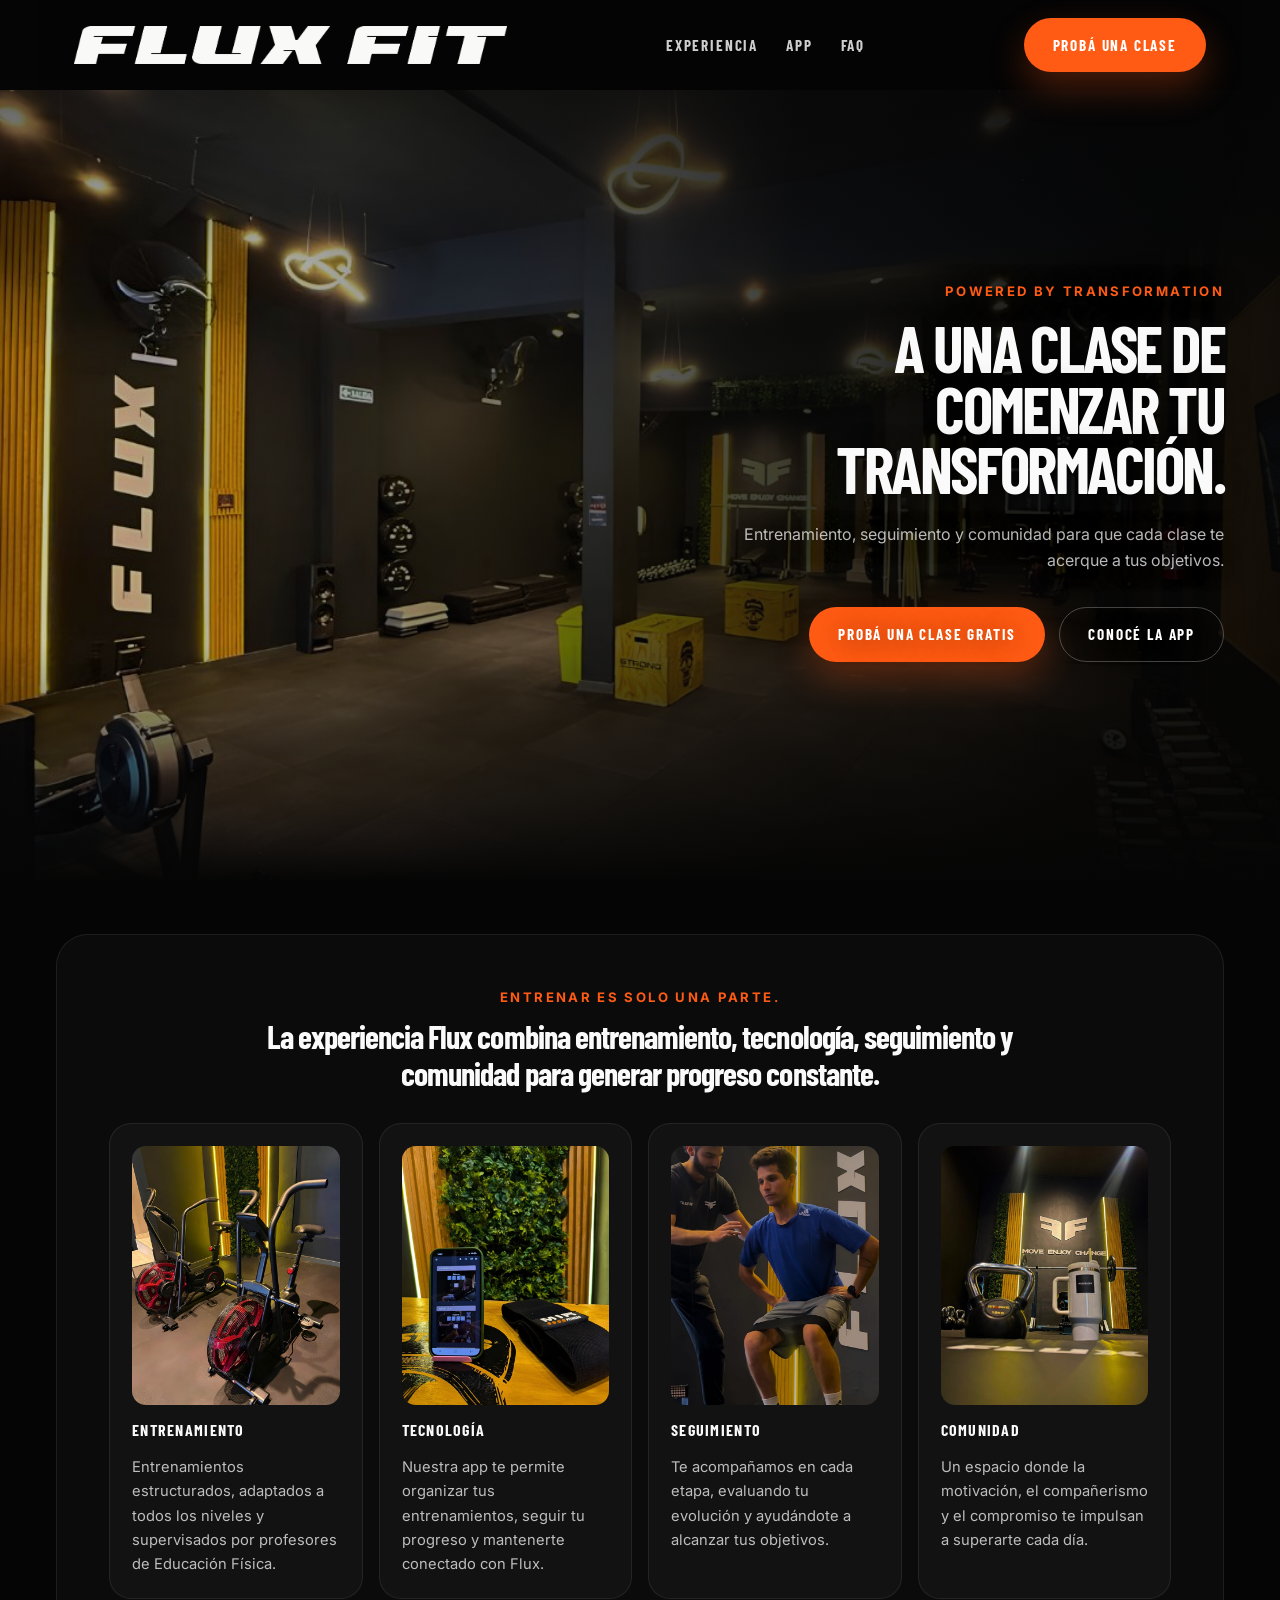
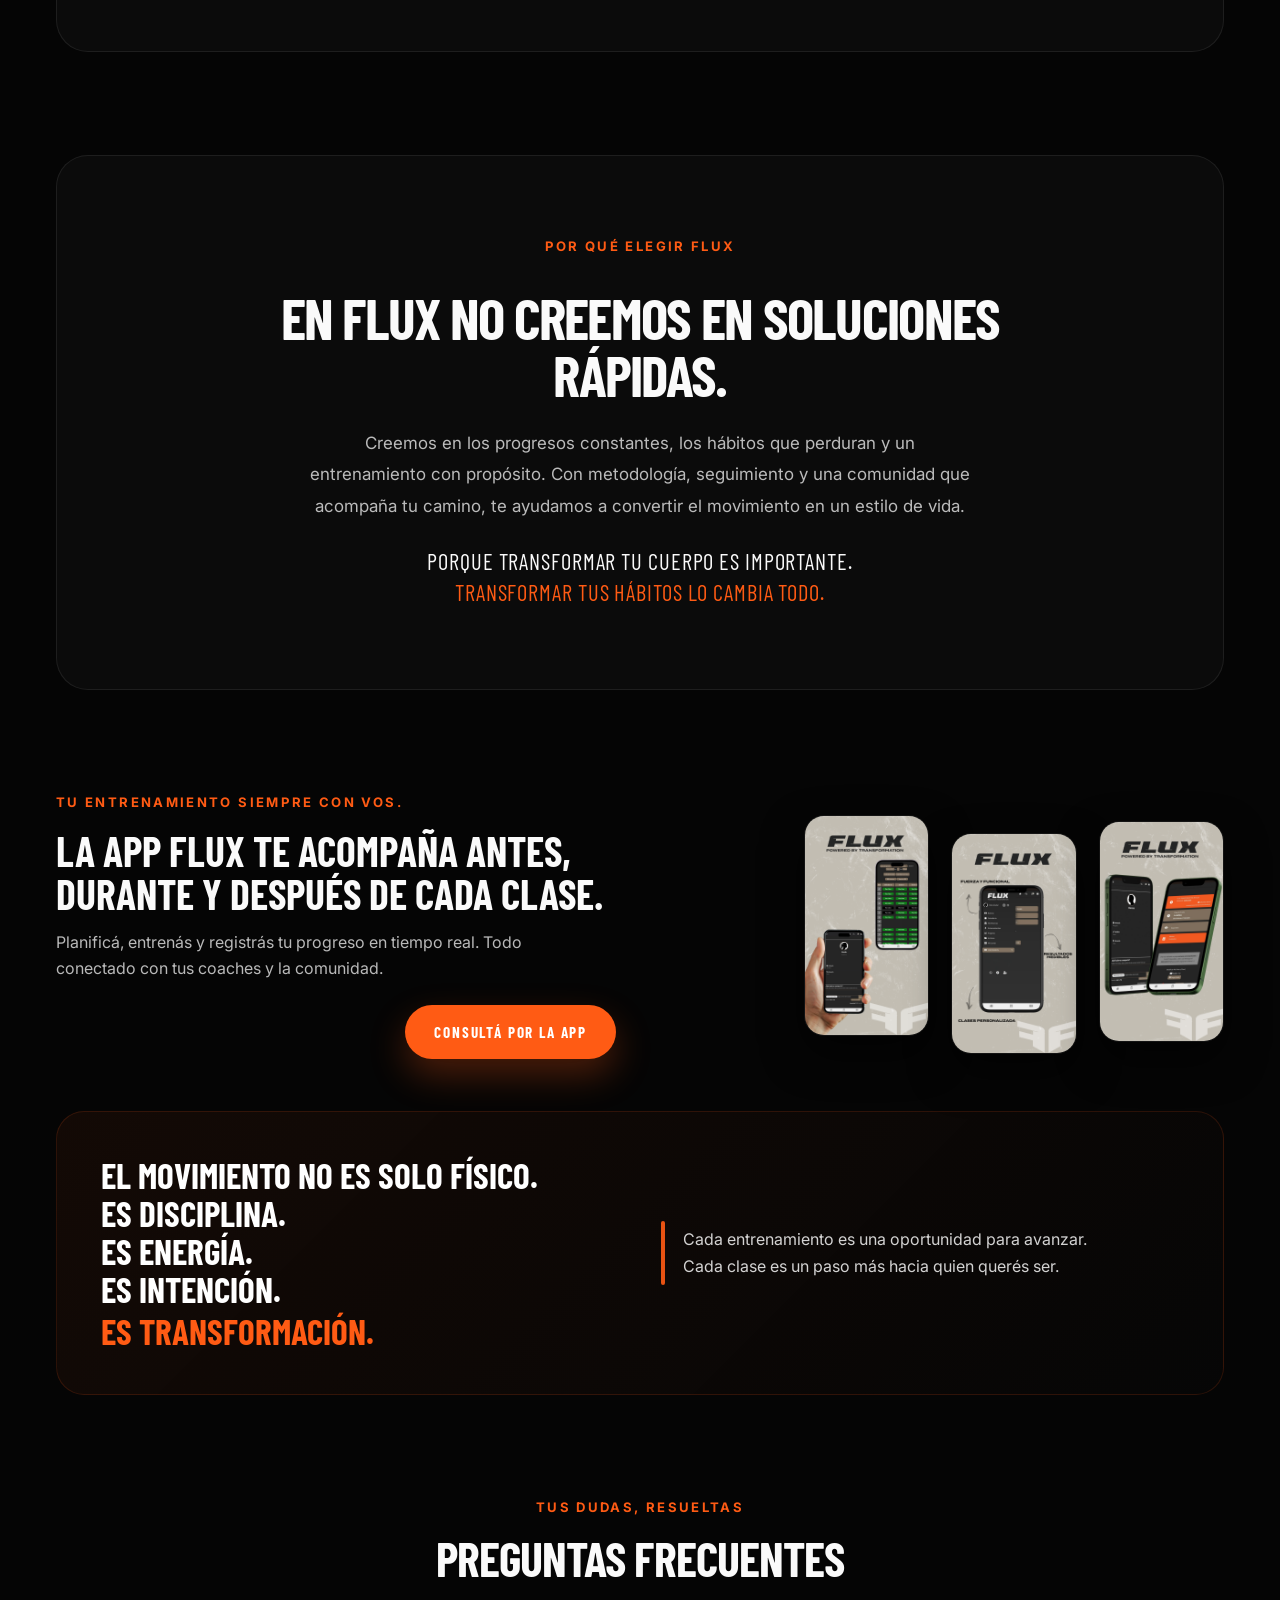
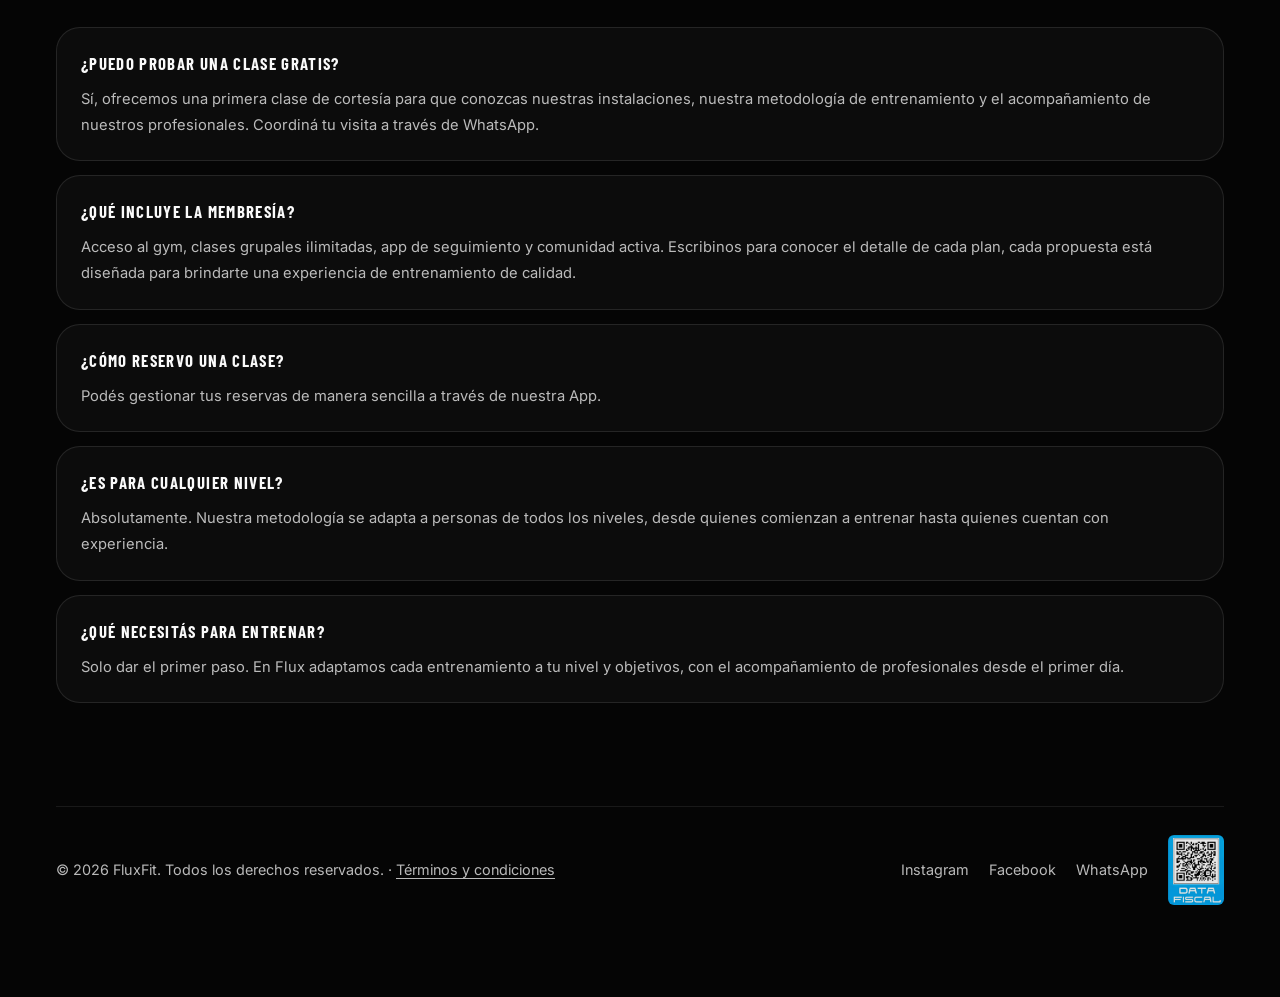
==== index.html @ e3b6b999 "Ajusta encuadre del fondo del hero para que se vea el cartel FLUX Co-Authored-By: Claude Opus 5.5 <n" ====
<!DOCTYPE html>
<html lang="es">
<head>
  <meta charset="UTF-8">
  <meta name="viewport" content="width=device-width, initial-scale=1.0">
  <meta name="description" content="FluxFit – Entrenamiento grupal, tecnología y comunidad para transformar tu cuerpo. Probá tu primera clase gratis en Buenos Aires.">
  <title>FluxFit | Transformación</title>
  <link rel="preconnect" href="https://fonts.googleapis.com">
  <link rel="preconnect" href="https://fonts.gstatic.com" crossorigin>
  <link href="https://fonts.googleapis.com/css2?family=Barlow+Condensed:wght@600;700;800&family=Inter:wght@400;500;600;700&display=swap" rel="stylesheet">
  <style>
    :root {
      --bg: #070707;
      --surface: rgba(255,255,255,0.08);
      --text: #fafafa;
      --muted: rgba(255,255,255,0.72);
      --accent: #ff5b14;
      --accent-dark: #d9450f;
      --border: rgba(255,255,255,0.12);
      --shadow: 0 28px 80px rgba(0,0,0,0.45);
      --section-space: clamp(56px, 8vw, 110px);
      --section-space-tight: clamp(28px, 4vw, 52px);
    }

    * { box-sizing: border-box; }
    html { min-height: 100%; scroll-behavior: smooth; background: #050505; }

    body {
      margin: 0;
      min-height: 100vh;
      font-family: 'Inter', sans-serif;
      color: var(--text);
      overflow-x: hidden;
      background: #050505;
      line-height: 1.6;
    }

    a { color: inherit; text-decoration: none; }
    img { max-width: 100%; display: block; }

    .page {
      width: min(1240px, 100%);
      margin: 0 auto;
      padding: 0 clamp(18px, 4vw, 36px) 72px;
    }

    /* ── HEADER ── */
    header {
      display: flex;
      align-items: center;
      justify-content: space-between;
      gap: 18px;
      position: sticky;
      top: 0;
      z-index: 100;
      background: rgba(5,5,5,0.9);
      backdrop-filter: blur(14px);
      margin: 0 clamp(-18px,-4vw,-36px);
      padding: 18px clamp(18px,4vw,36px);
    }

    .logo-link { display: flex; align-items: center; height: 38px; flex-shrink: 0; }
    .logo-img  { height: 38px; width: auto; display: block; }

    .nav { display: flex; gap: 28px; align-items: center; }

    .nav a {
      font-family: 'Barlow Condensed', sans-serif;
      font-size: 0.95rem;
      font-weight: 700;
      text-transform: uppercase;
      letter-spacing: 0.12em;
      color: var(--text);
      opacity: 0.82;
      transition: opacity 0.2s, color 0.2s;
      white-space: nowrap;
    }

    .nav a:hover { opacity: 1; color: var(--accent); }

    /* ── BUTTONS ── */
    .btn-primary {
      display: inline-flex;
      align-items: center;
      justify-content: center;
      padding: 14px 28px;
      border-radius: 999px;
      background: var(--accent);
      color: #fff;
      font-family: 'Barlow Condensed', sans-serif;
      font-size: 0.95rem;
      letter-spacing: 0.12em;
      text-transform: uppercase;
      font-weight: 700;
      box-shadow: 0 16px 36px rgba(255,91,20,0.28);
      border: 1px solid transparent;
      transition: transform 0.25s, background 0.25s;
      white-space: nowrap;
    }

    .btn-primary:hover { transform: translateY(-2px); background: var(--accent-dark); }

    .btn-outline {
      display: inline-flex;
      align-items: center;
      justify-content: center;
      padding: 14px 28px;
      border-radius: 999px;
      background: transparent;
      color: #fff;
      font-family: 'Barlow Condensed', sans-serif;
      font-size: 0.95rem;
      letter-spacing: 0.12em;
      text-transform: uppercase;
      font-weight: 700;
      border: 1px solid rgba(255,255,255,0.25);
      transition: transform 0.25s, border-color 0.25s, background 0.25s;
      white-space: nowrap;
    }

    .btn-outline:hover { transform: translateY(-2px); border-color: rgba(255,255,255,0.5); background: rgba(255,255,255,0.06); }

    /* ── EYEBROW ── */
    .eyebrow {
      margin: 0 0 16px;
      color: var(--accent);
      text-transform: uppercase;
      font-weight: 700;
      letter-spacing: 0.18em;
      font-size: 0.82rem;
    }

    /* ── HERO ── */
    .hero {
      --gutter: clamp(18px, 4vw, 36px);
      position: relative;
      display: flex;
      align-items: center;
      justify-content: flex-end;
      text-align: right;
      min-height: 88vh;
      margin: 0 calc(50% - 50vw) var(--section-space-tight);
      padding: 80px max(var(--gutter), calc((100vw - 1240px) / 2 + var(--gutter))) 110px;
      background:
        linear-gradient(180deg, rgba(5,5,5,0.55) 0%, rgba(5,5,5,0) 22%, rgba(5,5,5,0) 70%, #050505 100%),
        linear-gradient(270deg, rgba(5,5,5,0.94) 0%, rgba(5,5,5,0.78) 38%, rgba(5,5,5,0.35) 75%, rgba(5,5,5,0.2) 100%),
        url('img/flux.jpg') center 42% / cover no-repeat;
    }

    .hero-copy { max-width: 560px; position: relative; text-shadow: 0 2px 24px rgba(0,0,0,0.5); }

    .hero-title {
      margin: 0;
      font-family: 'Barlow Condensed', sans-serif;
      font-size: clamp(2.8rem, 5vw, 5.4rem);
      line-height: 0.95;
      letter-spacing: -0.04em;
      text-transform: uppercase;
    }

    .hero-text {
      margin: 22px 0 0;
      color: var(--muted);
      font-size: 1rem;
      max-width: 480px;
      margin-left: auto;
    }

    .hero-buttons {
      margin-top: 34px;
      display: flex;
      justify-content: flex-end;
      flex-wrap: wrap;
      gap: 14px;
    }

    /* ── FEATURES ── */
    .section-light {
      background: rgba(15,15,15,0.72);
      border-radius: 32px;
      border: 1px solid rgba(255,255,255,0.08);
      padding: clamp(28px, 5vw, 52px);
      margin-bottom: var(--section-space);
    }

    .features {
      display: grid;
      grid-template-columns: repeat(4, minmax(0, 1fr));
      gap: 16px;
      margin-top: 30px;
    }

    .feature {
      display: flex;
      flex-direction: column;
      gap: 12px;
      background: rgba(255,255,255,0.03);
      border: 1px solid rgba(255,255,255,0.08);
      border-radius: 22px;
      padding: 22px;
    }

    .feature-img {
      width: 100%;
      aspect-ratio: 4 / 5;
      height: auto;
      object-fit: cover;
      border-radius: 14px;
      display: block;
    }

    .feature-title {
      margin: 0;
      font-size: 1rem;
      text-transform: uppercase;
      font-family: 'Barlow Condensed', sans-serif;
      letter-spacing: 0.08em;
    }

    .feature-copy {
      margin: 0;
      color: var(--muted);
      font-size: 0.92rem;
      line-height: 1.65;
    }

    /* ── WHY FLUX ── */
    .why-section {
      margin-bottom: var(--section-space);
      border-radius: 32px;
      border: 1px solid rgba(255,255,255,0.08);
      background: rgba(15,15,15,0.72);
      padding: clamp(44px, 7vw, 80px) clamp(28px, 7vw, 88px);
      text-align: center;
      display: flex;
      flex-direction: column;
      align-items: center;
      gap: 24px;
    }

    .why-title {
      margin: 8px 0 0;
      font-family: 'Barlow Condensed', sans-serif;
      font-size: clamp(2.2rem, 4.5vw, 3.6rem);
      line-height: 1;
      text-transform: uppercase;
      letter-spacing: -0.03em;
      max-width: 800px;
    }

    .why-close {
      margin: 0;
      font-family: 'Barlow Condensed', sans-serif;
      font-size: clamp(1.1rem, 2vw, 1.4rem);
      text-transform: uppercase;
      letter-spacing: 0.04em;
      line-height: 1.4;
    }

    .why-close .accent { color: var(--accent); }

    .why-body {
      max-width: 660px;
      color: var(--muted);
      font-size: clamp(0.98rem, 1.6vw, 1.06rem);
      line-height: 1.85;
      margin: 0;
    }

    /* ── APP SECTION ── */
    #app {
      display: grid;
      gap: var(--section-space-tight);
      margin-bottom: var(--section-space);
    }

    .app-hero {
      display: grid;
      grid-template-columns: minmax(0, 1fr) minmax(340px, 0.92fr);
      gap: clamp(32px, 6vw, 86px);
      align-items: center;
    }

    .app-hero-copy { max-width: 560px; }

    .app-hero-title {
      margin: 8px 0 0;
      font-family: 'Barlow Condensed', sans-serif;
      font-size: clamp(1.6rem, 3.5vw, 2.6rem);
      line-height: 1.02;
      text-transform: uppercase;
    }

    .app-hero-text {
      color: var(--muted);
      margin-top: 16px;
      max-width: 480px;
    }

    .app-phones { display: flex; justify-content: flex-end; }

    .phones-grid {
      display: grid;
      grid-template-columns: repeat(3, minmax(80px, 1fr));
      gap: clamp(12px, 2vw, 22px);
      align-items: center;
      width: min(420px, 100%);
    }

    .phones-grid img {
      width: 100%;
      border-radius: 20px;
      box-shadow: 0 18px 40px rgba(0,0,0,0.6);
      border: 1px solid rgba(255,255,255,0.06);
      transition: transform 0.28s ease;
    }

    .phones-grid img:nth-child(2) { transform: translateY(18px); }
    .phones-grid img:nth-child(3) { transform: translateY(6px); }
    .phones-grid img:hover { transform: translateY(-8px) scale(1.02) !important; }

    .app-quote {
      display: grid;
      grid-template-columns: 1fr 1fr;
      gap: clamp(22px, 4vw, 42px);
      border-radius: 28px;
      padding: clamp(28px, 4vw, 44px);
      border: 1px solid rgba(255,91,20,0.15);
      background: linear-gradient(135deg, rgba(255,91,20,0.06) 0%, rgba(7,7,7,0.6) 100%);
    }

    .app-quote h3 {
      margin: 0;
      font-family: 'Barlow Condensed', sans-serif;
      font-size: clamp(1.4rem, 2.8vw, 2.2rem);
      line-height: 1.08;
      color: #fff;
    }

    .app-quote .orange { color: var(--accent); display: block; margin-top: 4px; }
    .app-quote p { margin: 0; color: var(--muted); align-self: center; }

    /* ── FAQ ── */
    .faq-section {
      margin-bottom: var(--section-space);
    }

    .section-header {
      text-align: center;
      margin-bottom: 44px;
    }

    .section-header .section-title {
      margin: 8px 0 0;
      font-family: 'Barlow Condensed', sans-serif;
      font-size: clamp(2rem, 4vw, 3rem);
      line-height: 1.02;
      text-transform: uppercase;
      letter-spacing: -0.02em;
    }

    .faq { display: grid; gap: 14px; }

    .faq-item {
      background: rgba(255,255,255,0.03);
      border: 1px solid rgba(255,255,255,0.1);
      border-radius: 24px;
      padding: 22px 24px;
    }

    .faq-question {
      margin: 0 0 10px;
      font-family: 'Barlow Condensed', sans-serif;
      font-size: 1.05rem;
      text-transform: uppercase;
      letter-spacing: 0.08em;
    }

    .faq-answer {
      margin: 0;
      color: var(--muted);
      font-size: 0.92rem;
      line-height: 1.75;
    }

    /* ── FOOTER ── */
    footer {
      display: flex;
      justify-content: space-between;
      align-items: center;
      flex-wrap: wrap;
      gap: 18px;
      padding: 28px 0 20px;
      border-top: 1px solid rgba(255,255,255,0.08);
      color: var(--muted);
      font-size: 0.9rem;
    }

    .footer-social { display: flex; gap: 20px; align-items: center; }

    .footer-social a {
      color: var(--muted);
      font-size: 0.9rem;
      transition: color 0.2s;
    }

    .footer-social a:hover { color: var(--accent); }

    .footer-fiscal img { width: 56px; height: auto; border-radius: 6px; opacity: 0.9; transition: opacity 0.2s; }
    .footer-fiscal img:hover { opacity: 1; }

    .footer-terms { text-decoration: underline; text-underline-offset: 3px; transition: color 0.2s; }
    .footer-terms:hover { color: var(--accent); }

    /* ── BANNER QUOTE ── */
    .banner-quote {
      position: relative;
      color: #fff;
      overflow: hidden;
    }

    .banner-left, .banner-right { position: relative; z-index: 2; }

    .banner-right {
      display: flex;
      align-items: center;
      justify-content: flex-start;
      gap: 18px;
    }

    .banner-right::before {
      content: '';
      width: 4px;
      min-height: 64px;
      background: var(--accent);
      border-radius: 2px;
      display: block;
      flex-shrink: 0;
      opacity: 0.9;
    }

    .banner-right p { margin: 0; color: rgba(255,255,255,0.82); line-height: 1.7; }

    /* ── RESPONSIVE ── */
    @media (max-width: 1060px) {
      .hero {
        min-height: 80vh;
        padding-top: 56px;
        align-items: flex-end;
        background:
          linear-gradient(180deg, rgba(5,5,5,0.45) 0%, rgba(5,5,5,0.55) 45%, rgba(5,5,5,0.9) 80%, #050505 100%),
          url('img/flux.jpg') center 40% / cover no-repeat;
      }
      .hero-copy { max-width: none; }
      .app-hero { grid-template-columns: 1fr; }
      .app-hero-copy { max-width: none; }
      .app-phones { justify-content: flex-start; margin-top: 8px; }
      .phones-grid { width: min(480px, 100%); }
      .app-quote { grid-template-columns: 1fr; }
      .banner-right { justify-content: flex-start; }
    }

    @media (max-width: 760px) {
      header { flex-wrap: nowrap; gap: 14px; }
      header .btn-primary { display: none; }

      .nav {
        gap: 16px;
        overflow-x: auto;
        -webkit-overflow-scrolling: touch;
        scrollbar-width: none;
      }
      .nav::-webkit-scrollbar { display: none; }
      .nav a { font-size: 0.85rem; }

      .hero { padding-top: 40px; padding-bottom: 56px; }
      .hero-title { font-size: clamp(2.6rem, 9vw, 3.8rem); }
      .hero-buttons { flex-direction: column; align-items: flex-start; }
      .hero-buttons .btn-primary,
      .hero-buttons .btn-outline { width: 100%; justify-content: center; }

      .features { grid-template-columns: 1fr 1fr; gap: 12px; }
      .section-light { border-radius: 22px; }

      .why-section { border-radius: 22px; padding: clamp(32px, 6vw, 52px) clamp(20px, 5vw, 36px); }

      .phones-grid { grid-template-columns: repeat(3, 1fr); width: 100%; }
      .phones-grid img:nth-child(2),
      .phones-grid img:nth-child(3) { transform: translateY(0); }

      .app-quote { border-radius: 22px; }
      .banner-right::before { display: none; }

      .faq-section { margin-bottom: 56px; }

      footer { flex-direction: column; align-items: flex-start; gap: 14px; }
      .page { padding-bottom: 40px; }
    }

    @media (max-width: 420px) {
      .features { grid-template-columns: 1fr; }
    }
  </style>
</head>
<body>
  <div class="page">

    <header>
      <a href="#hero" class="logo-link">
        <img src="FluxFit_logo.png" alt="FluxFit logo" class="logo-img">
      </a>
      <nav class="nav">
        <a href="#hero">Experiencia</a>
        <a href="#app">App</a>
        <a href="#faq">FAQ</a>
      </nav>
      <a class="btn-primary" href="https://wa.me/5491136727717?text=Hola%2C%20vi%20la%20web%20de%20FluxFit%20y%20me%20gustar%C3%ADa%20reservar%20mi%20primera%20clase%20de%20prueba.%20%C2%BFMe%20pod%C3%A9s%20indicar%20horarios%20disponibles%3F%20%C2%A1Gracias%21" target="_blank" rel="noreferrer">Probá una clase</a>
    </header>

    <!-- 1. HERO -->
    <section class="hero" id="hero">
      <div class="hero-copy">
        <p class="eyebrow">Powered by transformation</p>
        <h1 class="hero-title">A una clase de comenzar tu transformación.</h1>
        <p class="hero-text">Entrenamiento, seguimiento y comunidad para que cada clase te acerque a tus objetivos.</p>
        <div class="hero-buttons">
          <a class="btn-primary" href="https://wa.me/5491136727717?text=Hola%2C%20vi%20la%20web%20de%20FluxFit%20y%20me%20gustar%C3%ADa%20reservar%20mi%20primera%20clase%20de%20prueba.%20%C2%BFMe%20pod%C3%A9s%20indicar%20horarios%20disponibles%3F%20%C2%A1Gracias%21" target="_blank" rel="noreferrer">Probá una clase gratis</a>
          <a class="btn-outline" href="#app">Conocé la app</a>
        </div>
      </div>
    </section>

    <!-- 2. EXPERIENCIA FLUX -->
    <section class="section-light">
      <div style="max-width:820px; margin:0 auto; text-align:center;">
        <p class="eyebrow" style="margin-bottom:10px;">Entrenar es solo una parte.</p>
        <h2 style="margin:0; font-size:clamp(1.5rem,3vw,2rem); font-family:'Barlow Condensed',sans-serif; letter-spacing:-0.03em; line-height:1.18;">La experiencia Flux combina entrenamiento, tecnología, seguimiento y comunidad para generar progreso constante.</h2>
      </div>
      <div class="features">
        <article class="feature">
          <img class="feature-img" src="img/entrenamiento.jpg" alt="Entrenamiento">
          <h3 class="feature-title">Entrenamiento</h3>
          <p class="feature-copy">Entrenamientos estructurados, adaptados a todos los niveles y supervisados por profesores de Educación Física.</p>
        </article>
        <article class="feature">
          <img class="feature-img" src="img/tecnologia.jpg" alt="Tecnología">
          <h3 class="feature-title">Tecnología</h3>
          <p class="feature-copy">Nuestra app te permite organizar tus entrenamientos, seguir tu progreso y mantenerte conectado con Flux.</p>
        </article>
        <article class="feature">
          <img class="feature-img" src="img/seguimiento.jpg" alt="Seguimiento">
          <h3 class="feature-title">Seguimiento</h3>
          <p class="feature-copy">Te acompañamos en cada etapa, evaluando tu evolución y ayudándote a alcanzar tus objetivos.</p>
        </article>
        <article class="feature">
          <img class="feature-img" src="img/comunidad.jpg" alt="Comunidad">
          <h3 class="feature-title">Comunidad</h3>
          <p class="feature-copy">Un espacio donde la motivación, el compañerismo y el compromiso te impulsan a superarte cada día.</p>
        </article>
      </div>
    </section>

    <!-- 3. POR QUÉ ELEGIR FLUX -->
    <section class="why-section">
      <p class="eyebrow" style="margin:0;">Por qué elegir Flux</p>
      <h2 class="why-title">En Flux no creemos en soluciones rápidas.</h2>
      <p class="why-body">Creemos en los progresos constantes, los hábitos que perduran y un entrenamiento con propósito. Con metodología, seguimiento y una comunidad que acompaña tu camino, te ayudamos a convertir el movimiento en un estilo de vida.</p>
      <p class="why-close">Porque transformar tu cuerpo es importante.<br><span class="accent">Transformar tus hábitos lo cambia todo.</span></p>
    </section>

    <!-- 4. APP -->
    <section id="app">
      <div class="app-hero">
        <div class="app-hero-copy">
          <p class="eyebrow">Tu entrenamiento siempre con vos.</p>
          <h2 class="app-hero-title">La App Flux te acompaña antes, durante y después de cada clase.</h2>
          <p class="app-hero-text">Planificá, entrenás y registrás tu progreso en tiempo real. Todo conectado con tus coaches y la comunidad.</p>
          <div class="hero-buttons" style="margin-top:24px;">
            <a class="btn-primary" href="https://wa.me/5491136727717?text=Hola%2C%20vi%20la%20web%20de%20FluxFit%20y%20me%20gustar%C3%ADa%20reservar%20mi%20primera%20clase%20de%20prueba.%20%C2%BFMe%20pod%C3%A9s%20indicar%20horarios%20disponibles%3F%20%C2%A1Gracias%21" target="_blank" rel="noreferrer">Consultá por la app</a>
          </div>
        </div>
        <div class="app-phones">
          <div class="phones-grid">
            <img src="img/APP%20CALENDARIO.png" alt="App FluxFit calendario">
            <img src="img/APP%20INICIO.png" alt="App FluxFit inicio">
            <img src="img/APP%20PERFIL.png" alt="App FluxFit perfil">
          </div>
        </div>
      </div>

      <div class="app-quote banner-quote">
        <div class="banner-left">
          <h3>EL MOVIMIENTO NO ES SOLO FÍSICO.<br>ES DISCIPLINA.<br>ES ENERGÍA.<br>ES INTENCIÓN.<br><span class="orange">ES TRANSFORMACIÓN.</span></h3>
        </div>
        <div class="banner-right">
          <p>Cada entrenamiento es una oportunidad para avanzar.<br>Cada clase es un paso más hacia quien querés ser.</p>
        </div>
      </div>
    </section>

    <!-- 5. FAQ -->
    <section class="faq-section" id="faq">
      <div class="section-header">
        <p class="eyebrow">Tus dudas, resueltas</p>
        <h2 class="section-title">Preguntas frecuentes</h2>
      </div>
      <div class="faq">
        <article class="faq-item">
          <h3 class="faq-question">¿Puedo probar una clase gratis?</h3>
          <p class="faq-answer">Sí, ofrecemos una primera clase de cortesía para que conozcas nuestras instalaciones, nuestra metodología de entrenamiento y el acompañamiento de nuestros profesionales. Coordiná tu visita a través de WhatsApp.</p>
        </article>
        <article class="faq-item">
          <h3 class="faq-question">¿Qué incluye la membresía?</h3>
          <p class="faq-answer">Acceso al gym, clases grupales ilimitadas, app de seguimiento y comunidad activa. Escribinos para conocer el detalle de cada plan, cada propuesta está diseñada para brindarte una experiencia de entrenamiento de calidad.</p>
        </article>
        <article class="faq-item">
          <h3 class="faq-question">¿Cómo reservo una clase?</h3>
          <p class="faq-answer">Podés gestionar tus reservas de manera sencilla a través de nuestra App.</p>
        </article>
        <article class="faq-item">
          <h3 class="faq-question">¿Es para cualquier nivel?</h3>
          <p class="faq-answer">Absolutamente. Nuestra metodología se adapta a personas de todos los niveles, desde quienes comienzan a entrenar hasta quienes cuentan con experiencia.</p>
        </article>
        <article class="faq-item">
          <h3 class="faq-question">¿Qué necesitás para entrenar?</h3>
          <p class="faq-answer">Solo dar el primer paso. En Flux adaptamos cada entrenamiento a tu nivel y objetivos, con el acompañamiento de profesionales desde el primer día.</p>
        </article>
      </div>
    </section>

    <footer>
      <div>© 2026 FluxFit. Todos los derechos reservados. · <a class="footer-terms" href="terminos.html" target="_blank" rel="noopener">Términos y condiciones</a></div>
      <div class="footer-social">
        <a href="https://www.instagram.com/somosfluxfit/" target="_blank" rel="noreferrer">Instagram</a>
        <a href="https://www.facebook.com/fluxfit" target="_blank" rel="noreferrer">Facebook</a>
        <a href="https://wa.me/5491136727717?text=Hola%2C%20vi%20la%20web%20de%20FluxFit%20y%20me%20gustar%C3%ADa%20reservar%20mi%20primera%20clase%20de%20prueba.%20%C2%BFMe%20pod%C3%A9s%20indicar%20horarios%20disponibles%3F%20%C2%A1Gracias%21" target="_blank" rel="noreferrer">WhatsApp</a>
        <a class="footer-fiscal" href="img/data-fiscal.png" target="_blank" rel="noopener" title="Data fiscal"><img src="img/data-fiscal.png" alt="QR Data fiscal"></a>
      </div>
    </footer>

  </div>
</body>
</html>
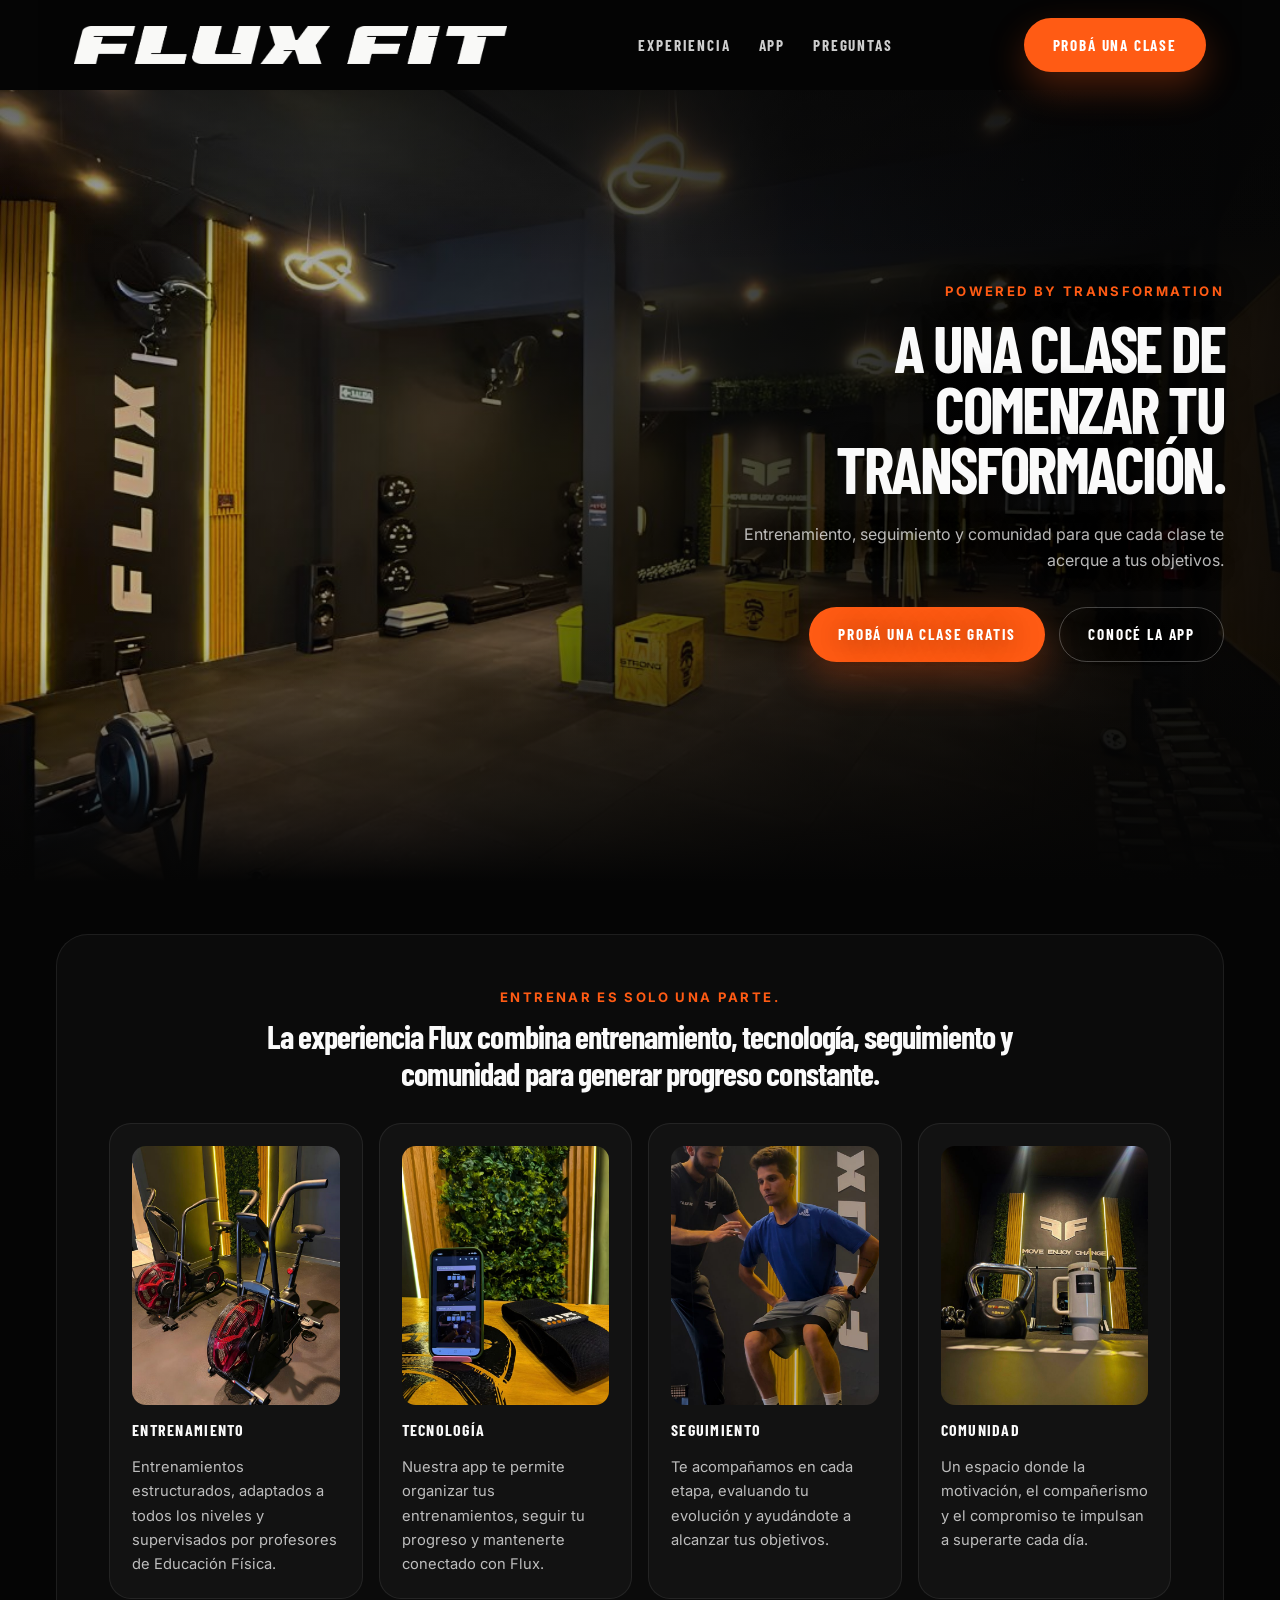
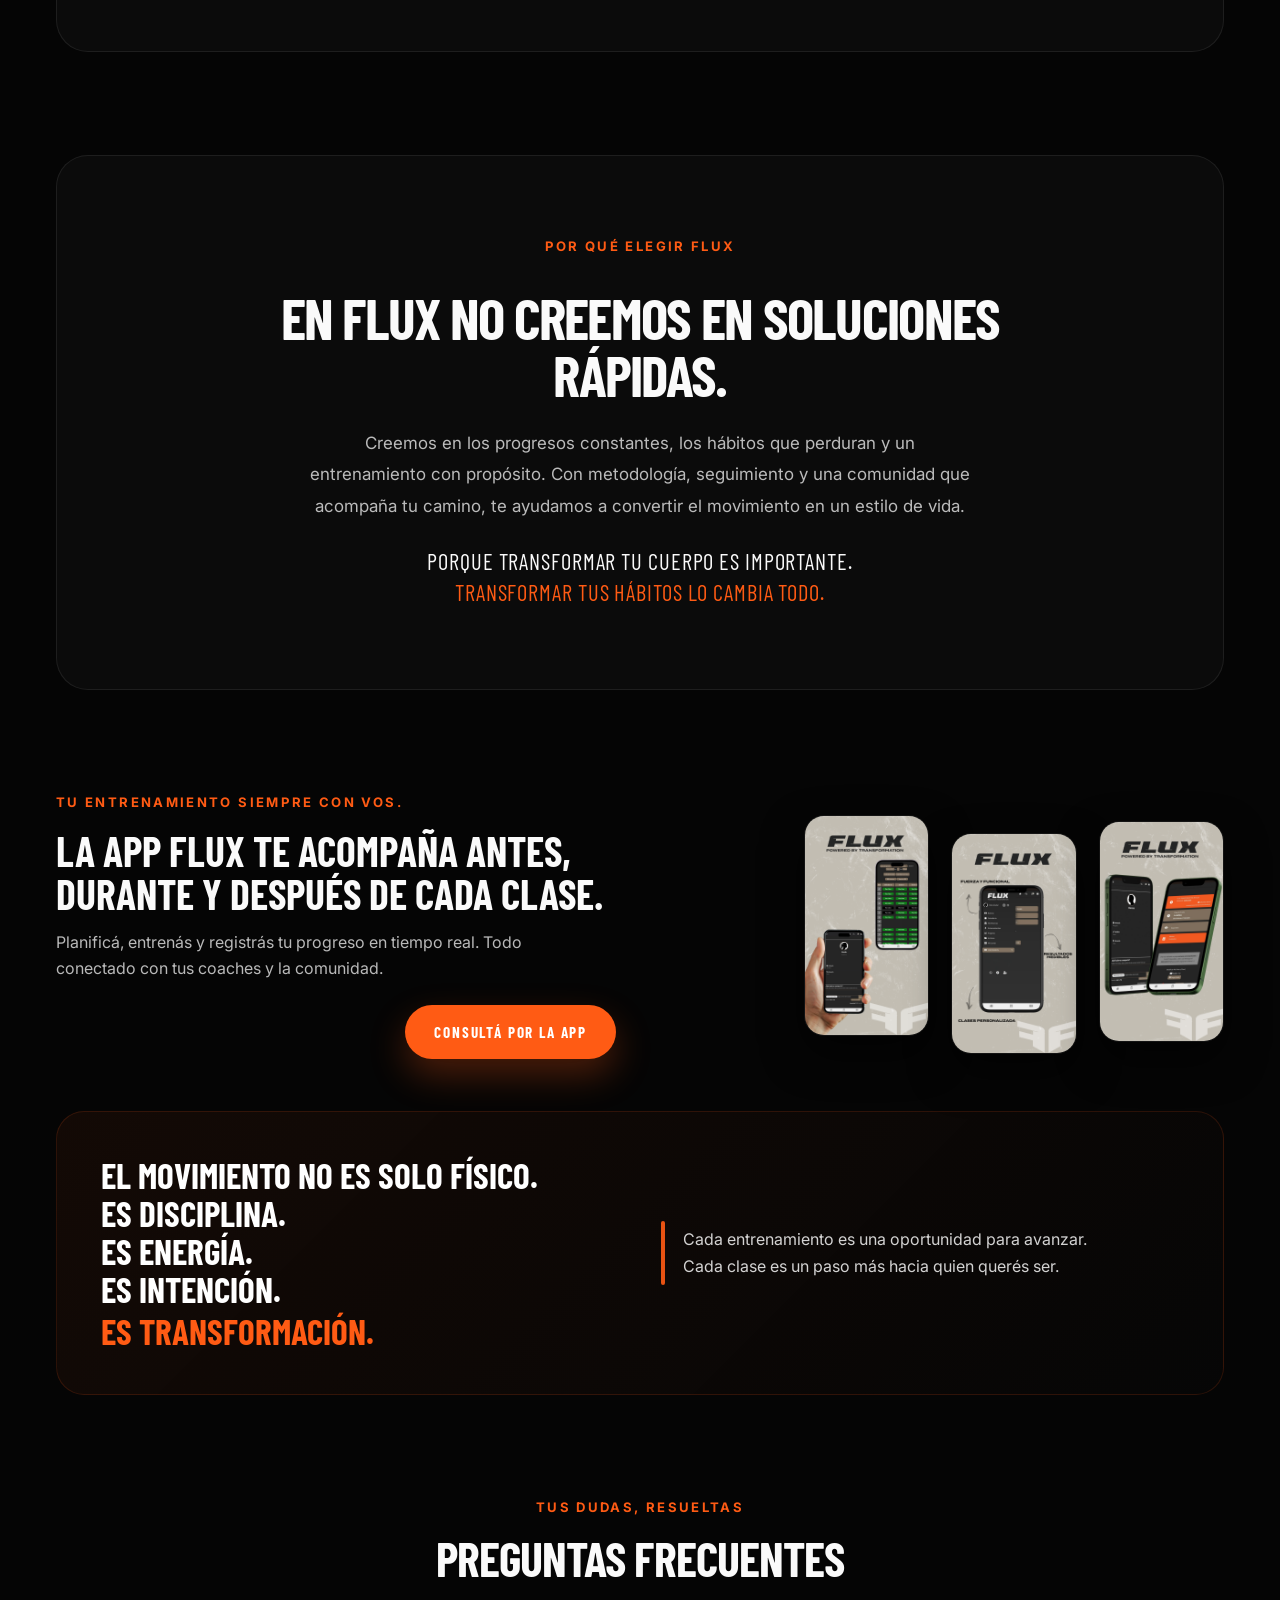
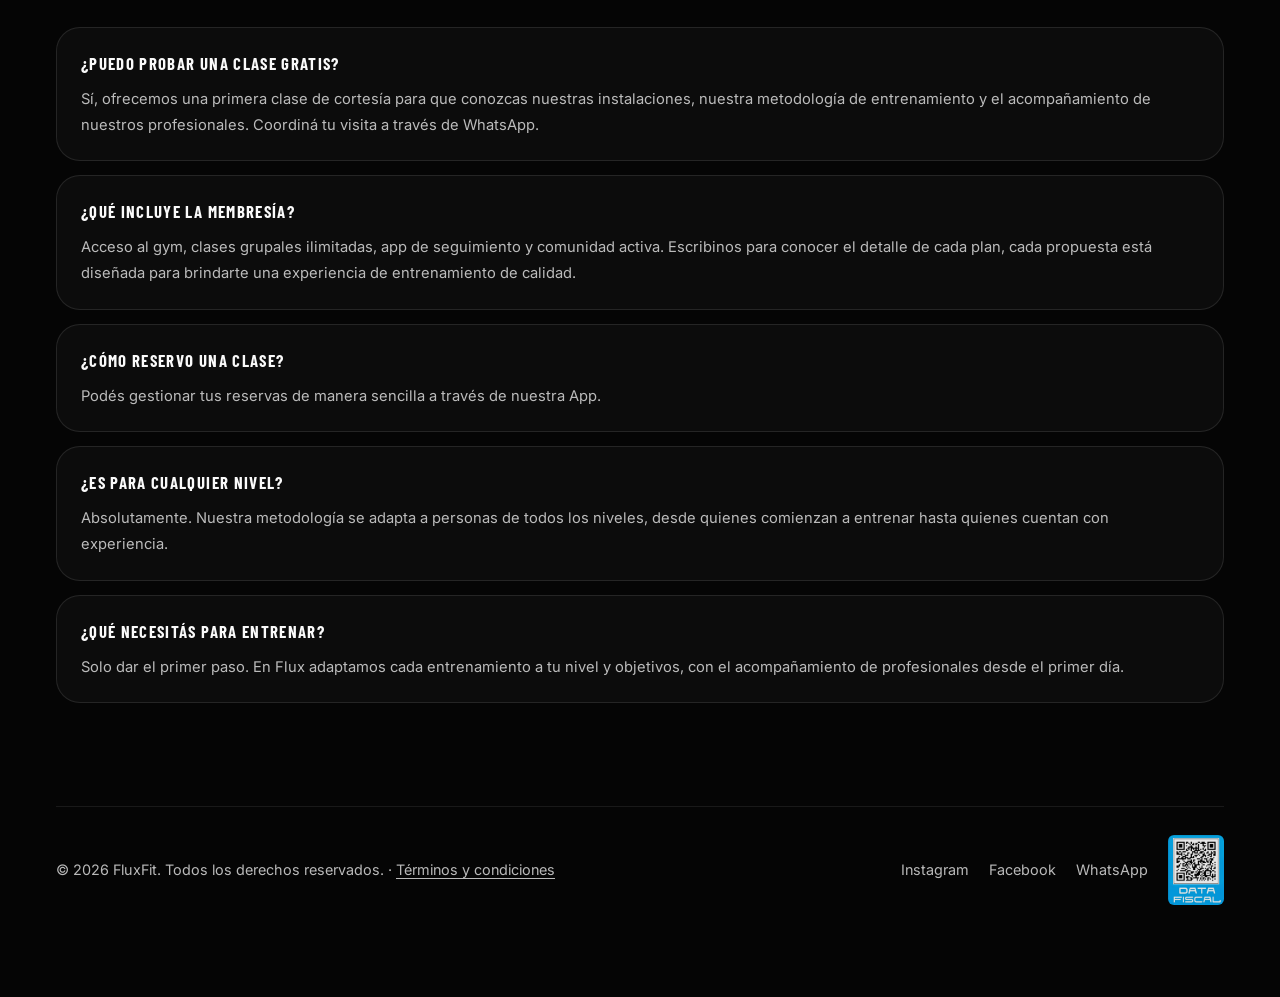
==== commit 67b7c10f: "Renombra FAQ a Preguntas en el menú Co-Authored-By: Claude Opus 5.5 <noreply@anthropic.com>" ====
--- a/index.html
+++ b/index.html
@@ -23,7 +23,7 @@
     }
 
     * { box-sizing: border-box; }
-    html { min-height: 100%; scroll-behavior: smooth; background: #050505; }
+    html { min-height: 100%; scroll-behavior: smooth; scroll-padding-top: 120px; background: #050505; }
 
     body {
       margin: 0;
@@ -512,7 +512,7 @@
       <nav class="nav">
         <a href="#hero">Experiencia</a>
         <a href="#app">App</a>
-        <a href="#faq">FAQ</a>
+        <a href="#faq">Preguntas</a>
       </nav>
       <a class="btn-primary" href="https://wa.me/5491136727717?text=Hola%2C%20vi%20la%20web%20de%20FluxFit%20y%20me%20gustar%C3%ADa%20reservar%20mi%20primera%20clase%20de%20prueba.%20%C2%BFMe%20pod%C3%A9s%20indicar%20horarios%20disponibles%3F%20%C2%A1Gracias%21" target="_blank" rel="noreferrer">Probá una clase</a>
     </header>
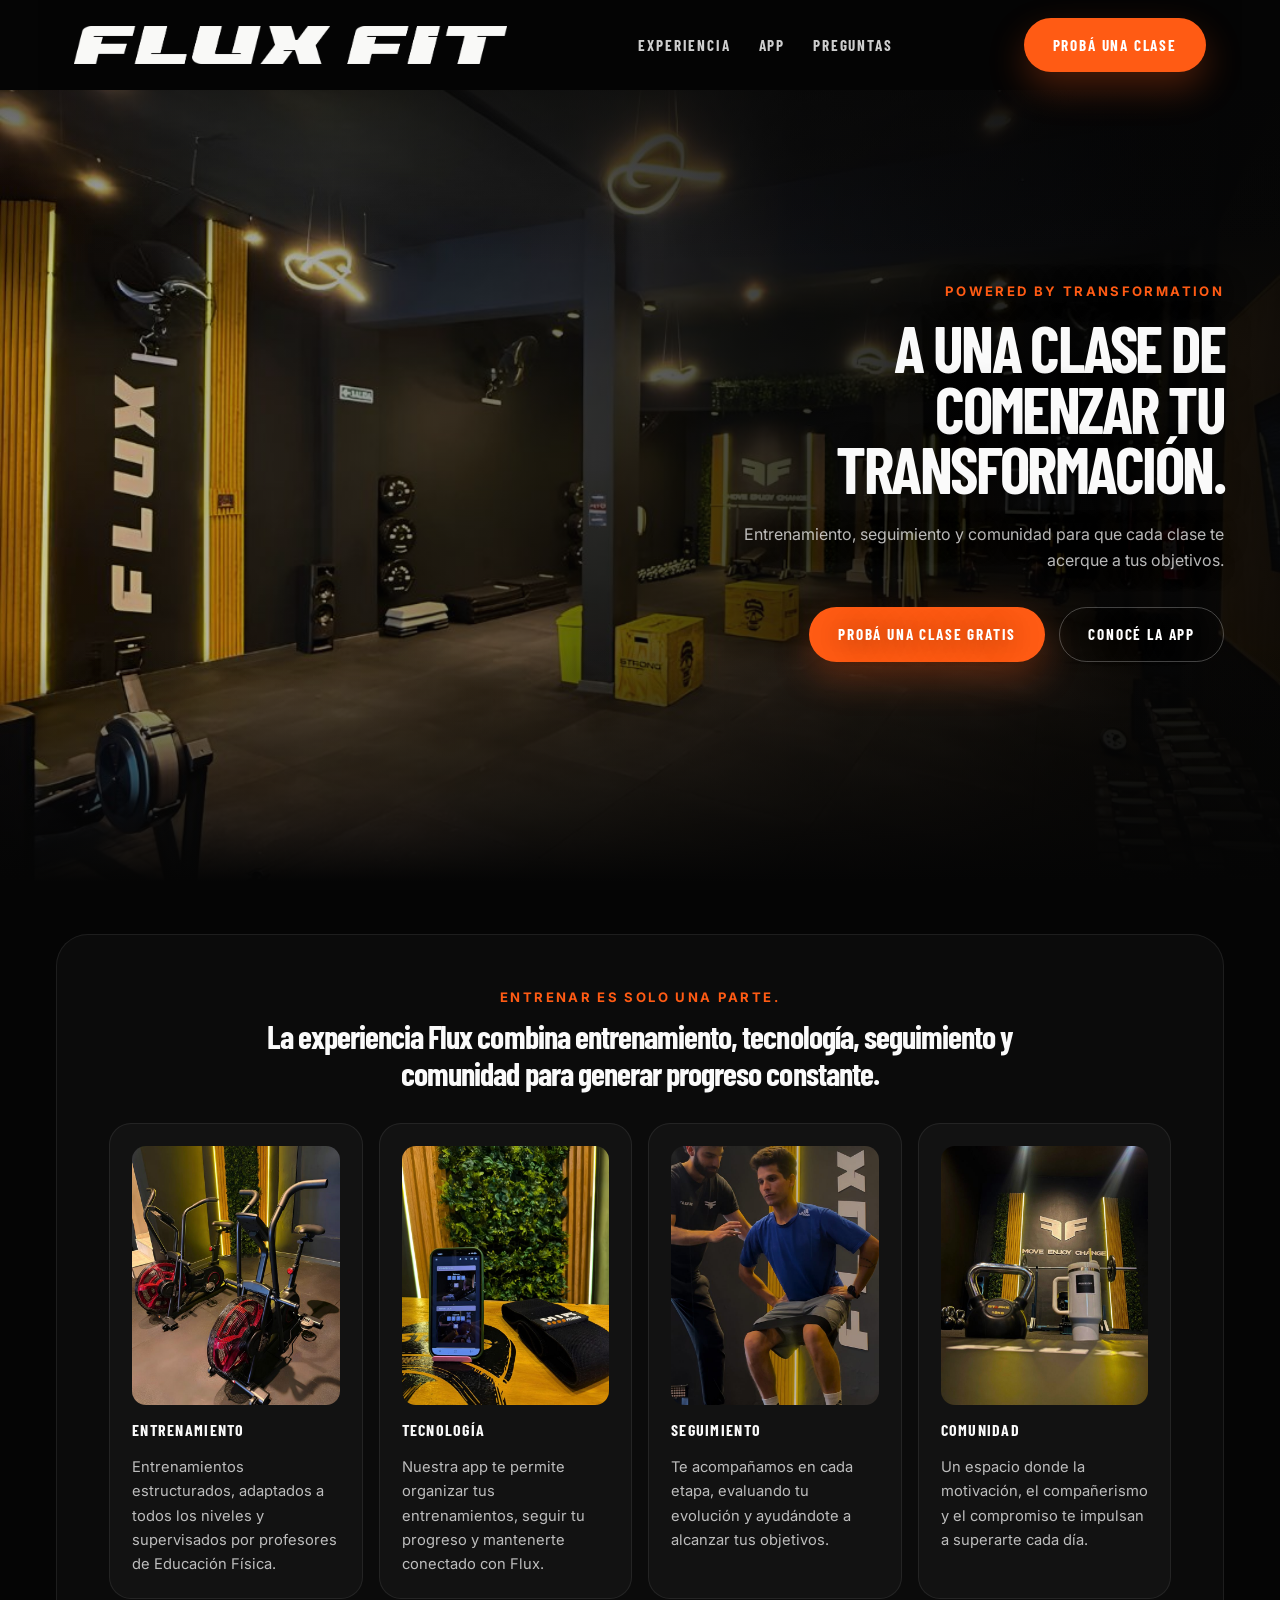
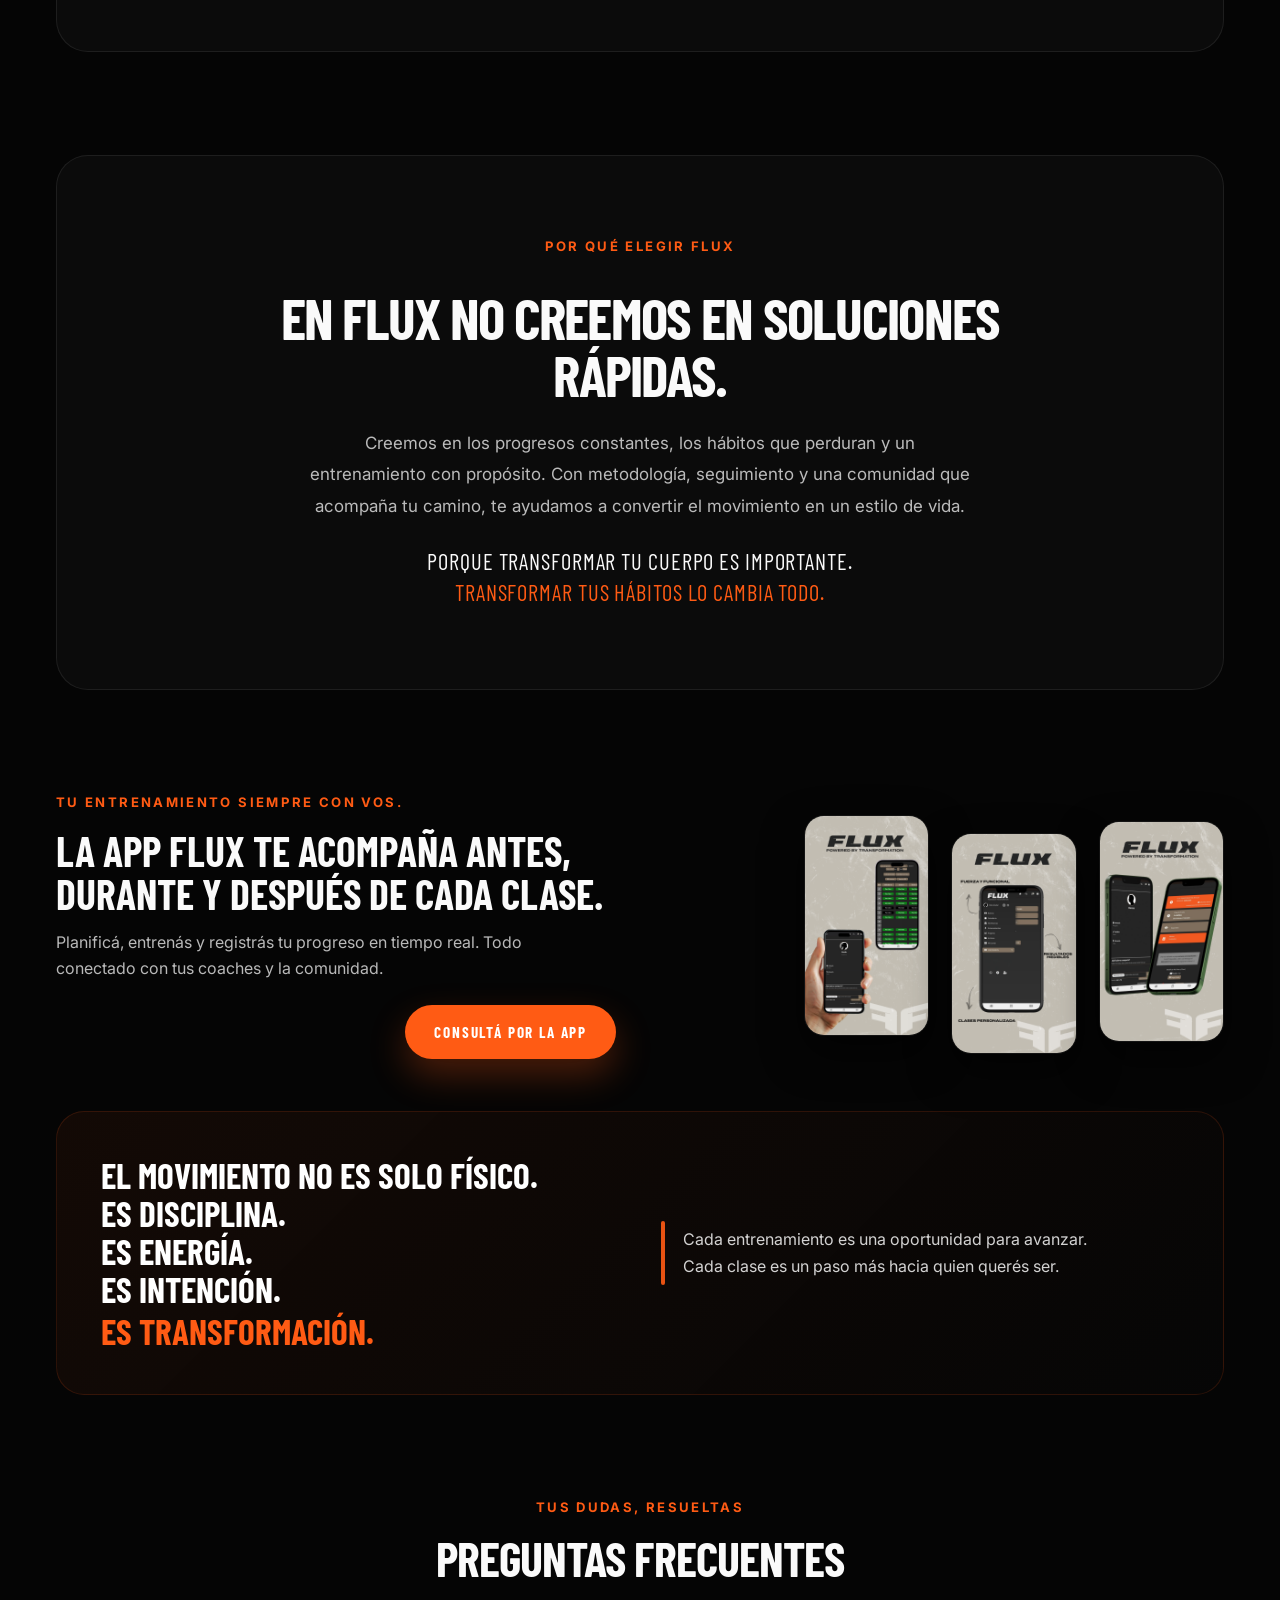
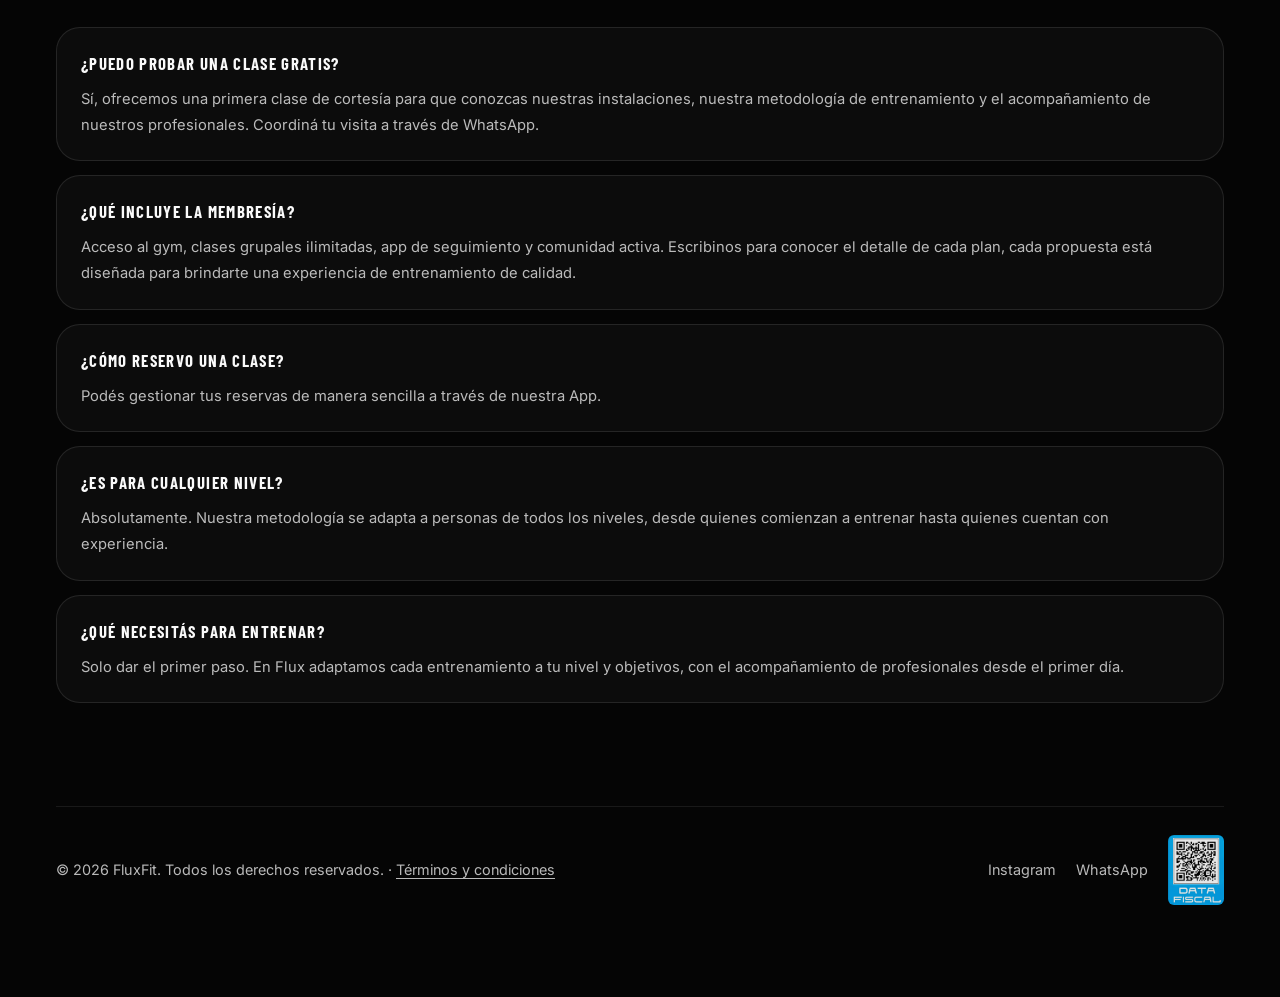
==== commit b3e390c7: "Quita el link de Facebook del footer Co-Authored-By: Claude Opus 5.5 <noreply@anthropic.com>" ====
--- a/index.html
+++ b/index.html
@@ -632,7 +632,6 @@
       <div>© 2026 FluxFit. Todos los derechos reservados. · <a class="footer-terms" href="terminos.html" target="_blank" rel="noopener">Términos y condiciones</a></div>
       <div class="footer-social">
         <a href="https://www.instagram.com/somosfluxfit/" target="_blank" rel="noreferrer">Instagram</a>
-        <a href="https://www.facebook.com/fluxfit" target="_blank" rel="noreferrer">Facebook</a>
         <a href="https://wa.me/5491136727717?text=Hola%2C%20vi%20la%20web%20de%20FluxFit%20y%20me%20gustar%C3%ADa%20reservar%20mi%20primera%20clase%20de%20prueba.%20%C2%BFMe%20pod%C3%A9s%20indicar%20horarios%20disponibles%3F%20%C2%A1Gracias%21" target="_blank" rel="noreferrer">WhatsApp</a>
         <a class="footer-fiscal" href="img/data-fiscal.png" target="_blank" rel="noopener" title="Data fiscal"><img src="img/data-fiscal.png" alt="QR Data fiscal"></a>
       </div>
